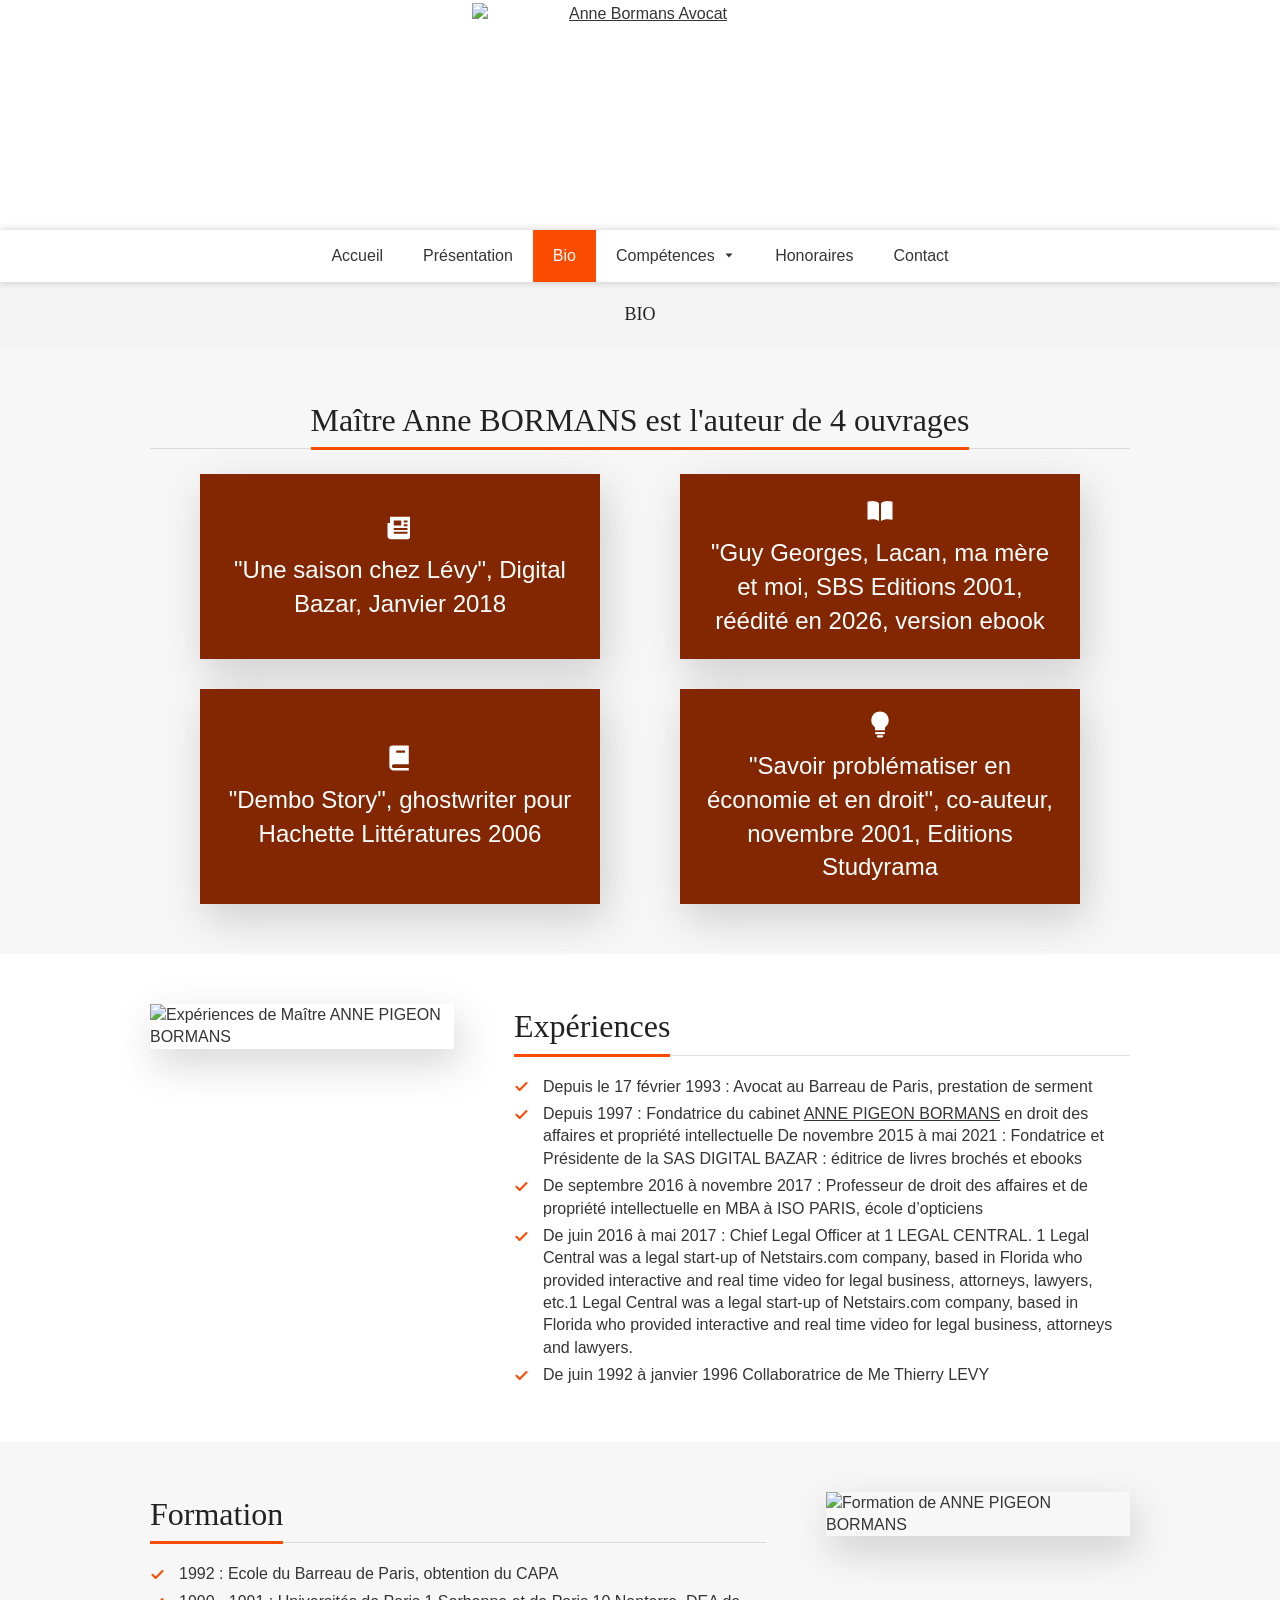
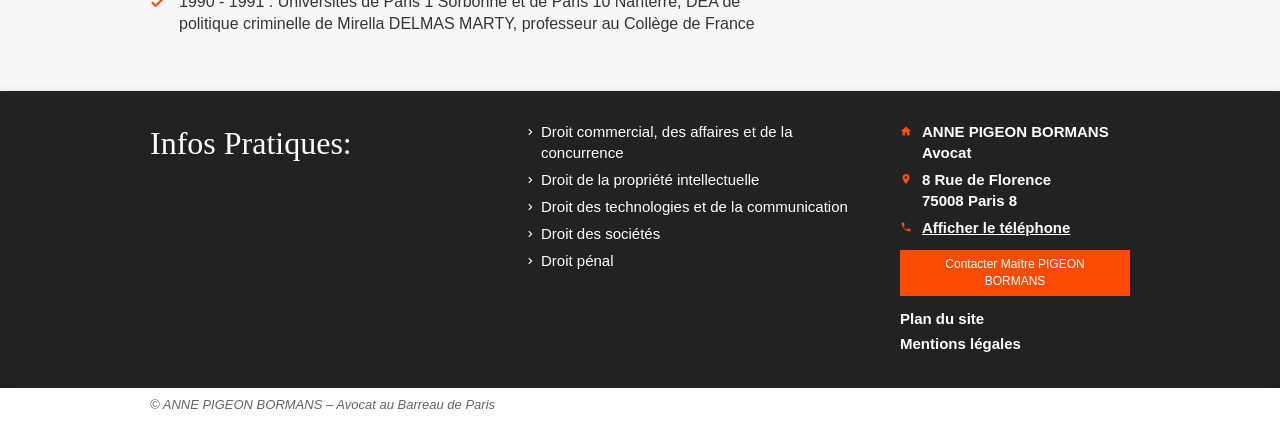
==== bio.html @ 4cc4a8d3 "Site Anne PIGEON BORMANS – version initiale Co-Authored-By: Claude Opus 5.5 <noreply@anthropic.com> " ====
<!DOCTYPE html>
<html lang="fr">
<head>
  <meta charset="utf-8">
  <meta name="viewport" content="width=device-width, initial-scale=1">
  <title>Anne Bormans avocat et auteur découvrez ses ouvrages et son parcours</title>
  <meta name="description" content="Découvrez Maître Anne Bormans, avocate experte en droit des affaires et propriété intellectuelle, auteure de 4 ouvrages et fondatrice de son cabinet.">
  <link rel="canonical" href="https://www.annebormansavocat.fr/bio">
  <link rel="stylesheet" href="assets/css/style.css">
</head>
<body>

  <!-- ===================== EN-TÊTE ===================== -->
  <header class="site-header">
    <a class="logo" href="index.html"><img src="assets/img/logo.png" alt="Anne Bormans Avocat" width="336" height="224"></a>
  </header>

  <!-- Barre mobile : téléphone, plan, menu -->
  <div class="mobile-bar">
    <a href="tel:0698020542" aria-label="Appeler"><span class="i i-phone" aria-hidden="true"></span></a>
    <a href="https://maps.google.com/maps?q=8%20Rue%20de%20Florence,%20Paris%208,%2075008" target="_blank" rel="noopener" aria-label="Plan d'accès"><span class="i i-marker" aria-hidden="true"></span></a>
    <button type="button" data-open-menu aria-label="Menu"><span class="i i-bars" aria-hidden="true"></span></button>
  </div>
  <nav class="mobile-menu" aria-label="Menu mobile">
    <button class="close" type="button" data-close-menu aria-label="Fermer"><span class="i i-close" aria-hidden="true"></span></button>
      <ul>
        <li><a href="index.html">Accueil</a></li>
        <li><a href="maitre-pigeon-bormans-avocat-paris-8.html">Présentation</a></li>
        <li class="active"><a href="bio.html">Bio</a></li>
        <li>
          <button class="folder" type="button">Compétences <span class="i i-caret" aria-hidden="true"></span></button>
          <ul class="submenu">
            <li><a href="droit-commercial-des-affaires-et-de-la-concurrence-avocat-paris-8-75008.html">Droit commercial, des affaires et de la concurrence</a></li>
            <li><a href="droit-de-la-propriete-intellectuelle-avocat-paris-8-75008.html">Droit de la propriété intellectuelle</a></li>
            <li><a href="droit-des-nouvelles-technologies-de-l-informatique-et-de-la-communication-avocat-paris-8-75008.html">Droit des nouvelles technologies, de l’informatique et de la communication</a></li>
            <li><a href="droit-des-societes-avocat-paris-8-75008.html">Droit des sociétés</a></li>
            <li><a href="droit-penal-avocat-paris-8-75008.html">Droit pénal</a></li>
          </ul>
        </li>
        <li><a href="honoraires.html">Honoraires</a></li>
        <li><a href="contact-anne-pigeon-bormans-avocat-paris-8.html">Contact</a></li>
      </ul>
  </nav>

  <!-- Menu principal -->
  <nav class="main-nav" aria-label="Menu principal">
      <ul>
        <li><a href="index.html">Accueil</a></li>
        <li><a href="maitre-pigeon-bormans-avocat-paris-8.html">Présentation</a></li>
        <li class="active"><a href="bio.html">Bio</a></li>
        <li>
          <button class="folder" type="button">Compétences <span class="i i-caret" aria-hidden="true"></span></button>
          <ul class="submenu">
            <li><a href="droit-commercial-des-affaires-et-de-la-concurrence-avocat-paris-8-75008.html">Droit commercial, des affaires et de la concurrence</a></li>
            <li><a href="droit-de-la-propriete-intellectuelle-avocat-paris-8-75008.html">Droit de la propriété intellectuelle</a></li>
            <li><a href="droit-des-nouvelles-technologies-de-l-informatique-et-de-la-communication-avocat-paris-8-75008.html">Droit des nouvelles technologies, de l’informatique et de la communication</a></li>
            <li><a href="droit-des-societes-avocat-paris-8-75008.html">Droit des sociétés</a></li>
            <li><a href="droit-penal-avocat-paris-8-75008.html">Droit pénal</a></li>
          </ul>
        </li>
        <li><a href="honoraires.html">Honoraires</a></li>
        <li><a href="contact-anne-pigeon-bormans-avocat-paris-8.html">Contact</a></li>
      </ul>
  </nav>

  <!-- Titre de la page -->
  <div class="h1-band"><h1>BIO</h1></div>

  <main>
    <!-- Ouvrages -->
    <section class="section bg-gris">
      <div class="container">
        <div class="title center"><h2><span>Maître Anne BORMANS est l'auteur de 4 ouvrages</span></h2></div>
        <div class="grid-2">
          <div class="box brique">
            <span class="i i-newspaper" aria-hidden="true"></span>
            <h3>"Une saison chez Lévy", Digital Bazar, Janvier 2018</h3>
          </div>
          <div class="box brique">
            <span class="i i-bookopen" aria-hidden="true"></span>
            <h3>"Guy Georges, Lacan, ma mère et moi, SBS Editions 2001, réédité en 2026, version ebook</h3>
          </div>
          <div class="box brique">
            <span class="i i-book" aria-hidden="true"></span>
            <h3>"Dembo Story", ghostwriter pour Hachette Littératures 2006</h3>
          </div>
          <div class="box brique">
            <span class="i i-bulb" aria-hidden="true"></span>
            <h3>"Savoir problématiser en économie et en droit", co-auteur, novembre 2001, Editions Studyrama</h3>
          </div>
        </div>
      </div>
    </section>
    <!-- Expériences -->
    <section class="section">
      <div class="container">
        <div class="media">
          <div class="media-img"><img src="assets/img/bio-experiences.jpg" alt="Expériences de Maître ANNE PIGEON BORMANS" loading="lazy"></div>
          <div class="media-text">
            <div class="title left"><h2><span>Expériences</span></h2></div>
            <ul class="checks">
            <li><span class="i i-check" aria-hidden="true"></span>Depuis le 17 février 1993 : Avocat au Barreau de Paris, prestation de serment</li>
            <li><span class="i i-check" aria-hidden="true"></span>Depuis 1997 : Fondatrice du cabinet <a href="index.html">ANNE PIGEON BORMANS</a> en droit des affaires et propriété intellectuelle De novembre 2015 à mai 2021 : Fondatrice et Présidente de la SAS DIGITAL BAZAR : éditrice de livres brochés et ebooks</li>
            <li><span class="i i-check" aria-hidden="true"></span>De septembre 2016 à novembre 2017 : Professeur de droit des affaires et de propriété intellectuelle en MBA à ISO PARIS, école d’opticiens</li>
            <li><span class="i i-check" aria-hidden="true"></span>De juin 2016 à mai 2017 : Chief Legal Officer at 1 LEGAL CENTRAL. 1 Legal Central was a legal start-up of Netstairs.com company, based in Florida who provided interactive and real time video for legal business, attorneys, lawyers, etc.1 Legal Central was a legal start-up of Netstairs.com company, based in Florida who provided interactive and real time video for legal business, attorneys and lawyers.</li>
            <li><span class="i i-check" aria-hidden="true"></span>De juin 1992 à janvier 1996 Collaboratrice de Me Thierry LEVY</li>
          </ul>
          </div>
        </div>
      </div>
    </section>
    <!-- Formation -->
    <section class="section bg-gris">
      <div class="container">
        <div class="media reverse">
          <div class="media-img"><img src="assets/img/bio-formation.jpg" alt="Formation de ANNE PIGEON BORMANS" loading="lazy"></div>
          <div class="media-text">
            <div class="title left"><h2><span>Formation</span></h2></div>
            <ul class="checks">
            <li><span class="i i-check" aria-hidden="true"></span>1992 : Ecole du Barreau de Paris, obtention du CAPA</li>
            <li><span class="i i-check" aria-hidden="true"></span>1990 - 1991 : Universités de Paris 1 Sorbonne et de Paris 10 Nanterre, DEA de politique criminelle de Mirella DELMAS MARTY, professeur au Collège de France</li>
          </ul>
          </div>
        </div>
      </div>
    </section>
  </main>

  <!-- ===================== PIED DE PAGE ===================== -->
  <footer class="site-footer">
    <div class="container footer-grid">
      <div><h2>Infos Pratiques:</h2></div>
      <div>
        <ul class="footer-links">
          <li><span class="i i-chevron" aria-hidden="true"></span><a href="droit-commercial-des-affaires-et-de-la-concurrence-avocat-paris-8-75008.html">Droit commercial, des affaires et de la concurrence</a></li>
          <li><span class="i i-chevron" aria-hidden="true"></span><a href="droit-de-la-propriete-intellectuelle-avocat-paris-8-75008.html">Droit de la propriété intellectuelle</a></li>
          <li><span class="i i-chevron" aria-hidden="true"></span><a href="droit-des-nouvelles-technologies-de-l-informatique-et-de-la-communication-avocat-paris-8-75008.html">Droit des technologies et de la communication</a></li>
          <li><span class="i i-chevron" aria-hidden="true"></span><a href="droit-des-societes-avocat-paris-8-75008.html">Droit des sociétés</a></li>
          <li><span class="i i-chevron" aria-hidden="true"></span><a href="droit-penal-avocat-paris-8-75008.html">Droit pénal</a></li>
        </ul>
      </div>
      <div>
        <div class="line"><span class="i i-home" aria-hidden="true"></span><span>ANNE PIGEON BORMANS Avocat</span></div>
        <div class="line"><span class="i i-marker" aria-hidden="true"></span><span>8 Rue de Florence<br>75008 Paris 8</span></div>
        <div class="line"><span class="i i-phone" aria-hidden="true"></span><a class="reveal-phone" href="tel:0698020542" data-phone="06 98 02 05 42">Afficher le téléphone</a></div>
        <a class="btn" href="contact-anne-pigeon-bormans-avocat-paris-8.html">Contacter Maître PIGEON BORMANS</a>
        <ul class="footer-legal">
          <li><a href="plan-du-site.html">Plan du site</a></li>
          <li><a href="mentions-legales.html">Mentions légales</a></li>
        </ul>
      </div>
    </div>
  </footer>
  <div class="subfooter"><div class="container">© ANNE PIGEON BORMANS – Avocat au Barreau de Paris</div></div>

  <button id="backtotop" type="button" aria-label="Retour en haut"><span class="i i-arrowup" aria-hidden="true"></span></button>
  <script src="assets/js/main.js"></script>
</body>
</html>
---- assets/css/style.css ----
/* =========================================================
   Site Anne PIGEON BORMANS – Avocat
   Feuille de style unique pour toutes les pages.
   Couleurs et polices : modifier les variables ci-dessous.
   ========================================================= */
:root{
  --orange:#fc4c04;      /* couleur principale (boutons, soulignés, icônes) */
  --orange-hover:#d93f00;
  --noir:#222222;        /* fond des sections sombres + pied de page */
  --brique:#832702;      /* fond des sections rouge brique */
  --gris-clair:#f7f7f7;  /* fond des sections gris clair */
  --texte:#353535;
  --titre:#222222;
  --ligne:rgba(200,200,200,.6);
  --ombre:5px 15px 40px 0 rgba(47,47,47,.2);
  --serif:Georgia,"Times New Roman",serif;
  --sans:"Lucida Sans","Lucida Sans Unicode","Lucida Grande","Segoe UI",Tahoma,sans-serif;
  --largeur:980px;
}
*,*::before,*::after{box-sizing:border-box}
html{scroll-behavior:smooth}
body{margin:0;font-family:var(--sans);font-size:16px;line-height:1.4;color:var(--texte);background:#fff;-webkit-font-smoothing:antialiased}
img{max-width:100%;height:auto;display:block}
a{color:inherit}
p{margin:0 0 8px}
p:last-child{margin-bottom:0}
h1,h2,h3{font-weight:normal;color:var(--titre);margin:0}
h3{font-family:var(--sans);font-size:24px;line-height:1.4}
ul{margin:0;padding:0;list-style:none}
.container{max-width:calc(var(--largeur) + 20px);margin:0 auto;padding:0 10px}
.center{text-align:center}

/* ---------- Icônes (SVG en masque, prennent la couleur du texte) ---------- */
.i{display:inline-block;width:1em;height:1em;flex:none;background:currentColor;
   -webkit-mask:var(--m) center/contain no-repeat;mask:var(--m) center/contain no-repeat;vertical-align:-.13em}

/* ---------- En-tête : logo ---------- */
.site-header{background:#fff;text-align:center;padding:3px 0}
.site-header .logo{display:inline-block}
.site-header .logo img{width:336px;height:auto;margin:0 auto}

/* ---------- Menu principal ---------- */
.main-nav{position:sticky;top:0;z-index:50;background:#fff;box-shadow:0 0 8px 0 rgba(0,0,0,.2)}
.main-nav>ul{display:flex;justify-content:center;flex-wrap:wrap}
.main-nav li{position:relative}
.main-nav a,.main-nav .folder{display:block;padding:15px 20px;text-decoration:none;color:var(--texte);font-size:16px;cursor:pointer;background:none;border:0;font-family:inherit;line-height:1.4}
.main-nav>ul>li>a:hover,.main-nav>ul>li>.folder:hover,.main-nav>ul>li.active>a,.main-nav>ul>li.active>.folder{background:var(--orange);color:#fff}
.main-nav .folder .i{font-size:12px;margin-left:4px;vertical-align:0}
.main-nav .submenu{display:none;position:absolute;left:0;top:100%;min-width:320px;background:#fff;box-shadow:0 6px 12px rgba(0,0,0,.18);text-align:left;padding:6px 0}
.main-nav li:hover>.submenu,.main-nav li:focus-within>.submenu{display:block}
.main-nav .submenu a{padding:8px 15px;font-size:15px}
.main-nav .submenu a:hover,.main-nav .submenu li.active a{color:var(--orange)}

/* ---------- En-tête mobile (affiché sous 992px) ---------- */
.mobile-bar,.mobile-menu{display:none}

/* ---------- Bandeau photo (accueil) ---------- */
.hero{height:617px;background:#999 url("../img/hero-colonnes.jpg") center/cover no-repeat;display:flex;align-items:center}
.hero .container{width:100%;display:flex;justify-content:flex-end}
.hero-box{background:#fff;width:426px;padding:15px 25px 20px;margin:10px 0;text-align:right}
.hero-box .title{margin-bottom:12px}
.hero-box li{font-size:18px;margin-bottom:5px}
.hero-box li .i{color:var(--orange);font-size:15px;margin-right:10px}

/* ---------- Bandeau du titre H1 ---------- */
.h1-band{background:rgba(200,200,200,.2);padding:20px 10px}
.h1-band h1{font-family:var(--serif);font-size:18px;line-height:1.4;text-align:center}

/* ---------- Sections ---------- */
.section{padding:50px 10px}
.bg-gris{background:var(--gris-clair)}
.bg-noir{background:var(--noir);color:#fff}
.bg-brique{background:var(--brique);color:#fff}
.bg-noir h2,.bg-noir h3,.bg-brique h2,.bg-brique h3{color:#fff}
.bg-noir .card h2,.bg-noir .card h3,.bg-brique .card h2,.bg-brique .card h3{color:var(--titre)}

/* Titre de section : souligné orange + fine ligne grise */
.title{border-bottom:1px solid var(--ligne);margin-bottom:25px}
.title h2{font-family:var(--serif);font-size:32px;line-height:1.4;margin:0}
.title h2 span{display:inline-block;border-bottom:3px solid var(--orange);padding-bottom:5px;margin-bottom:-2px}
.title.center{text-align:center}
.title.right{text-align:right}

/* Boutons */
.btn{display:inline-block;background:var(--orange);color:#fff;text-decoration:none;font-size:14px;line-height:20px;padding:8px 20px;border:0;cursor:pointer;font-family:inherit;transition:background .2s}
.btn:hover{background:var(--orange-hover)}
.btn-block{display:block;width:100%;text-align:center}
.actions{margin-top:20px}

/* Cartes blanches avec ombre */
.card{background:#fff;color:var(--texte);box-shadow:var(--ombre);padding:30px}
.card-center{max-width:800px;margin:0 auto}
.lead{font-style:italic;font-weight:bold;text-align:center}

/* Grille de 2 cartes (Services, IA, ouvrages) */
.grid-2{display:grid;grid-template-columns:1fr 1fr;gap:30px 80px;max-width:880px;margin:0 auto}
.box{background:#fff;color:var(--texte);box-shadow:var(--ombre);padding:20px 25px;text-align:center;display:flex;flex-direction:column;align-items:center;justify-content:center;gap:10px;min-height:207px}
.box .i{font-size:30px;color:var(--orange)}
.box h3{color:var(--titre)}
.box.brique{background:var(--brique);min-height:185px}
.box.brique .i,.box.brique h3{color:#fff}
.intro-ia{text-align:center;font-weight:bold;margin-bottom:30px}
.outro-ia{text-align:center;font-weight:bold;margin-top:30px}

/* Bloc image + texte */
.media{display:grid;grid-template-columns:304px 1fr;gap:60px;align-items:start}
.media.reverse{grid-template-columns:1fr 304px}
.media.reverse .media-img{order:2}
.media-img img{box-shadow:var(--ombre);width:100%}
.media-text .title{margin-bottom:20px}
.faq-q{font-style:italic}

/* Listes avec coches */
.checks li{position:relative;padding-left:29px;margin-bottom:5px}
.checks li .i{position:absolute;left:0;top:.25em;color:var(--orange);font-size:15px}
.bg-brique .media-text .checks li .i,.bg-noir .media-text .checks li .i{color:#fff}
.checks.centered li{padding-left:0;text-align:center}
.checks.centered li .i{position:static;margin-right:8px}

/* Onglets (page Présentation) */
.tabs-nav{display:grid;grid-template-columns:repeat(3,1fr)}
.tabs-nav button{background:var(--noir);color:#fff;border:0;padding:18px 22px;font-family:inherit;font-size:18px;line-height:1.4;cursor:pointer;text-align:center}
.tabs-nav button.active,.tabs-nav button:hover{background:var(--orange)}
.tab-panel{display:none;background:var(--gris-clair);padding:30px 40px}
.tab-panel.active{display:grid;grid-template-columns:1fr 1fr;gap:40px;align-items:center}
.tab-panel h3{margin-bottom:15px}
.tab-panel img{box-shadow:var(--ombre)}

/* Informations pratiques */
.infos{display:grid;grid-template-columns:1fr 1fr;gap:40px;max-width:940px;margin:0 auto}
.infos h3{display:flex;align-items:center;gap:15px;margin-bottom:12px}
.infos h3 .round{width:36px;height:36px;border-radius:50%;background:#c8c8c8;color:#fff;display:inline-flex;align-items:center;justify-content:center;font-size:20px}
.infos .col{padding-left:0}
.infos .lines{padding-left:51px}
.infos .line{display:flex;gap:10px;margin-bottom:6px}
.infos .line .i{color:var(--orange);font-size:14px;margin-top:4px}
.infos .checks{margin-top:14px}
.infos .bullets li{margin-bottom:21px;padding-left:16px;position:relative}
.infos .bullets li::before{content:"•";position:absolute;left:0}
.reveal-phone{text-decoration:underline;cursor:pointer}

/* Formulaire de contact */
.contact-form{margin-top:25px}
.form-grid{display:grid;grid-template-columns:1fr 1fr;gap:15px 30px}
.form-grid .full{grid-column:1/-1}
.contact-form label{display:block;font-size:14px;margin-bottom:6px}
.contact-form input,.contact-form textarea{width:100%;border:1px solid #ccc;padding:8px 10px;font:inherit;font-size:15px;color:var(--texte);background:#fff}
.contact-form textarea{min-height:100px;resize:vertical}
.contact-form input:focus,.contact-form textarea:focus{outline:2px solid var(--orange);outline-offset:-1px}
.contact-form .hp{display:none}
.form-status{margin-top:15px;text-align:center;font-weight:bold}

/* Pages de texte (mentions légales, plan du site) */
.prose h2{font-family:var(--serif);font-size:24px;margin:25px 0 10px}
.prose h3{font-size:18px;margin:15px 0 6px}
.prose ul{list-style:disc;padding-left:22px;margin-bottom:8px}
.prose ul li{margin-bottom:4px}
.sitemap a{color:var(--texte)}
.sitemap a:hover{color:var(--orange)}
.sitemap ul{list-style:none;padding-left:20px}
.sitemap>ul{padding-left:0}
.sitemap li{margin:6px 0}

/* ---------- Pied de page ---------- */
.site-footer{background:var(--noir);color:#fff;font-size:15px;padding:30px 10px;box-shadow:0 0 8px 0 rgba(0,0,0,.1)}
.footer-grid{display:grid;grid-template-columns:1fr 1fr 230px;gap:40px}
.site-footer h2{font-family:var(--serif);font-size:32px;color:#fff;line-height:1.4}
.footer-links li{display:flex;gap:6px;margin-bottom:6px}
.footer-links .i{font-size:10px;margin-top:6px}
.site-footer a{color:#fff;text-decoration:none}
.site-footer a:hover{text-decoration:underline}
.footer-links a.current{text-decoration:underline}
.site-footer .line{display:flex;gap:10px;margin-bottom:6px;font-weight:bold}
.site-footer .line .i{color:var(--orange);font-size:12px;margin-top:4px}
.site-footer .reveal-phone{text-decoration:underline}
.site-footer .btn{font-size:12px;padding:6px 15px;line-height:17px;margin:12px 0;text-align:center;display:block}
.footer-legal li{margin-bottom:4px;font-weight:bold}
.subfooter{background:#fff;padding:8px 10px;font-size:13px;font-style:italic;color:#646464;box-shadow:0 3px 8px 0 rgba(0,0,0,.1)}

/* Bouton retour en haut */
#backtotop{position:fixed;right:10px;bottom:20px;width:40px;height:40px;border:0;background:#444;color:#fff;font-size:17px;cursor:pointer;display:none;align-items:center;justify-content:center;z-index:60}
#backtotop.show{display:flex}

/* =========================================================
   Tablette & mobile
   ========================================================= */
@media (max-width:991px){
  .site-header .logo img{width:240px}
  .main-nav{display:none}
  .mobile-bar{display:flex;position:sticky;top:0;z-index:50;background:#e8e8e8;border-top:1px solid #ddd}
  .mobile-bar a,.mobile-bar button{flex:1;display:flex;align-items:center;justify-content:center;height:48px;color:#222;background:none;border:0;font-size:20px;cursor:pointer;text-decoration:none}
  .mobile-menu.open{display:block;position:fixed;inset:0;z-index:70;background:#fff;overflow:auto;padding:10px 0 40px}
  .mobile-menu .close{display:block;margin:0 10px 10px auto;background:none;border:0;font-size:26px;cursor:pointer;color:#222}
  .mobile-menu a,.mobile-menu .folder{display:flex;justify-content:space-between;width:100%;padding:13px 20px;border:0;border-bottom:1px solid #eee;background:none;text-align:left;font:inherit;color:var(--texte);text-decoration:none;cursor:pointer}
  .mobile-menu li.active>a{background:var(--orange);color:#fff}
  .mobile-menu .submenu{display:none;background:#f7f7f7}
  .mobile-menu .submenu a{padding-left:35px;font-size:15px}
  .mobile-menu li.open>.submenu{display:block}
  .hero{height:auto;padding:12px 0}
  .hero-box{width:100%}
  .section{padding:35px 10px}
  .media,.media.reverse{grid-template-columns:1fr;gap:25px}
  .media.reverse .media-img{order:0}
  .media-img{max-width:420px;margin:0 auto}
  .grid-2{grid-template-columns:1fr;gap:20px}
  .tabs-nav{grid-template-columns:1fr}
  .tab-panel.active{grid-template-columns:1fr;padding:25px}
  .infos{grid-template-columns:1fr}
  .footer-grid{grid-template-columns:1fr;gap:25px}
}
@media (max-width:600px){
  .title h2{font-size:26px}
  .site-footer h2{font-size:26px}
  h3{font-size:20px}
  .card{padding:20px}
  .form-grid{grid-template-columns:1fr}
  .infos .lines{padding-left:0}
}

/* ---------- Icônes (générées) ---------- */
.i-check{--m:url("data:image/svg+xml,%3Csvg xmlns='http://www.w3.org/2000/svg' viewBox='0 0 24 24'%3E%3Cpath d='M4 12.5l5 5L20 6.5' fill='none' stroke='%23000' stroke-width='3.4' stroke-linecap='round' stroke-linejoin='round'/%3E%3C/svg%3E")}
.i-briefcase{--m:url("data:image/svg+xml,%3Csvg xmlns='http://www.w3.org/2000/svg' viewBox='0 0 24 24'%3E%3Cpath fill-rule='evenodd' d='M9 3h6a2 2 0 0 1 2 2v2h3a2 2 0 0 1 2 2v4H2V9a2 2 0 0 1 2-2h3V5a2 2 0 0 1 2-2zm0 2v2h6V5zM2 14.5h8.5V16h3v-1.5H22V19a2 2 0 0 1-2 2H4a2 2 0 0 1-2-2z'/%3E%3C/svg%3E")}
.i-copyright{--m:url("data:image/svg+xml,%3Csvg xmlns='http://www.w3.org/2000/svg' viewBox='0 0 24 24'%3E%3Cpath fill-rule='evenodd' d='M12 2a10 10 0 1 1 0 20 10 10 0 0 1 0-20zm3.1 6.6a4.6 4.6 0 1 0 0 6.8l-1.6-1.6a2.4 2.4 0 1 1 0-3.6z'/%3E%3C/svg%3E")}
.i-gavel{--m:url("data:image/svg+xml,%3Csvg xmlns='http://www.w3.org/2000/svg' viewBox='0 0 24 24'%3E%3Cg transform='rotate%28-45 12 12%29'%3E%3Crect x='6' y='2' width='12' height='6' rx='1.2'/%3E%3Crect x='10.6' y='8' width='2.8' height='13' rx='1.2'/%3E%3C/g%3E%3Crect x='13' y='19' width='9' height='2.6' rx='1'/%3E%3C/svg%3E")}
.i-building{--m:url("data:image/svg+xml,%3Csvg xmlns='http://www.w3.org/2000/svg' viewBox='0 0 24 24'%3E%3Cpath fill-rule='evenodd' d='M5 2h14v20h-5v-4h-4v4H5zm3 3v2h2V5zm6 0v2h2V5zM8 9v2h2V9zm6 0v2h2V9zm-6 4v2h2v-2zm6 0v2h2v-2z'/%3E%3C/svg%3E")}
.i-search{--m:url("data:image/svg+xml,%3Csvg xmlns='http://www.w3.org/2000/svg' viewBox='0 0 24 24'%3E%3Ccircle cx='10.5' cy='10.5' r='6.3' fill='none' stroke='%23000' stroke-width='3'/%3E%3Cpath d='M15.3 15.3L21 21' stroke='%23000' stroke-width='3.4' stroke-linecap='round'/%3E%3C/svg%3E")}
.i-document{--m:url("data:image/svg+xml,%3Csvg xmlns='http://www.w3.org/2000/svg' viewBox='0 0 24 24'%3E%3Cpath fill-rule='evenodd' d='M5 2h9l5 5v15H5zm9 1.5V8h4.5zM8 12v1.8h8V12zm0 4v1.8h8V16z'/%3E%3C/svg%3E")}
.i-newspaper{--m:url("data:image/svg+xml,%3Csvg xmlns='http://www.w3.org/2000/svg' viewBox='0 0 24 24'%3E%3Cpath fill-rule='evenodd' d='M4 3h16v16a2 2 0 0 1-2 2H5a3 3 0 0 1-3-3V8h2zm3 3v4h6V6zm8 0v1.6h3V6zm0 3v1.6h3V9zM7 12v1.6h11V12zm0 3v1.6h11V15z'/%3E%3C/svg%3E")}
.i-bookopen{--m:url("data:image/svg+xml,%3Csvg xmlns='http://www.w3.org/2000/svg' viewBox='0 0 24 24'%3E%3Cpath d='M2 4.5c3.5-1 7-.8 9.2 1.2V20c-2.4-1.6-5.6-1.8-9.2-1zM22 4.5c-3.5-1-7-.8-9.2 1.2V20c2.4-1.6 5.6-1.8 9.2-1z'/%3E%3C/svg%3E")}
.i-book{--m:url("data:image/svg+xml,%3Csvg xmlns='http://www.w3.org/2000/svg' viewBox='0 0 24 24'%3E%3Cpath fill-rule='evenodd' d='M6 2h13v15H7a1.5 1.5 0 0 0 0 3h12v2H7a3.5 3.5 0 0 1-3.5-3.5V4.5A2.5 2.5 0 0 1 6 2zm3 4v1.8h7V6z'/%3E%3C/svg%3E")}
.i-bulb{--m:url("data:image/svg+xml,%3Csvg xmlns='http://www.w3.org/2000/svg' viewBox='0 0 24 24'%3E%3Cpath d='M12 2a7 7 0 0 0-4 12.7V17h8v-2.3A7 7 0 0 0 12 2z'/%3E%3Crect x='8' y='18.3' width='8' height='1.9' rx='.9'/%3E%3Crect x='9.5' y='21' width='5' height='1.8' rx='.9'/%3E%3C/svg%3E")}
.i-marker{--m:url("data:image/svg+xml,%3Csvg xmlns='http://www.w3.org/2000/svg' viewBox='0 0 24 24'%3E%3Cpath fill-rule='evenodd' d='M12 2a7 7 0 0 0-7 7c0 5.2 7 13 7 13s7-7.8 7-13a7 7 0 0 0-7-7zm0 9.6A2.6 2.6 0 1 1 12 6.4a2.6 2.6 0 0 1 0 5.2z'/%3E%3C/svg%3E")}
.i-info{--m:url("data:image/svg+xml,%3Csvg xmlns='http://www.w3.org/2000/svg' viewBox='0 0 24 24'%3E%3Cpath fill-rule='evenodd' d='M12 2a10 10 0 1 1 0 20 10 10 0 0 1 0-20zm-1.4 8.2v8h2.8v-8zM12 5.2a1.7 1.7 0 1 0 0 3.4 1.7 1.7 0 0 0 0-3.4z'/%3E%3C/svg%3E")}
.i-home{--m:url("data:image/svg+xml,%3Csvg xmlns='http://www.w3.org/2000/svg' viewBox='0 0 24 24'%3E%3Cpath d='M12 3l10 9h-3v9h-5v-6h-4v6H5v-9H2z'/%3E%3C/svg%3E")}
.i-phone{--m:url("data:image/svg+xml,%3Csvg xmlns='http://www.w3.org/2000/svg' viewBox='0 0 24 24'%3E%3Cpath d='M6.6 10.8a15.1 15.1 0 0 0 6.6 6.6l2.2-2.2a1 1 0 0 1 1-.25 11.4 11.4 0 0 0 3.6.57 1 1 0 0 1 1 1V20a1 1 0 0 1-1 1A17 17 0 0 1 3 4a1 1 0 0 1 1-1h3.5a1 1 0 0 1 1 1c0 1.25.2 2.45.57 3.57a1 1 0 0 1-.25 1z'/%3E%3C/svg%3E")}
.i-chevron{--m:url("data:image/svg+xml,%3Csvg xmlns='http://www.w3.org/2000/svg' viewBox='0 0 24 24'%3E%3Cpath d='M9 5l7 7-7 7' fill='none' stroke='%23000' stroke-width='2.6'/%3E%3C/svg%3E")}
.i-caret{--m:url("data:image/svg+xml,%3Csvg xmlns='http://www.w3.org/2000/svg' viewBox='0 0 24 24'%3E%3Cpath d='M5 9h14l-7 8z'/%3E%3C/svg%3E")}
.i-arrowup{--m:url("data:image/svg+xml,%3Csvg xmlns='http://www.w3.org/2000/svg' viewBox='0 0 24 24'%3E%3Cpath d='M12 4l-7.5 8.5H9V20h6v-7.5h4.5z'/%3E%3C/svg%3E")}
.i-bars{--m:url("data:image/svg+xml,%3Csvg xmlns='http://www.w3.org/2000/svg' viewBox='0 0 24 24'%3E%3Cpath d='M3 5.5h18v2.4H3zM3 10.8h18v2.4H3zM3 16.1h18v2.4H3z'/%3E%3C/svg%3E")}
.i-close{--m:url("data:image/svg+xml,%3Csvg xmlns='http://www.w3.org/2000/svg' viewBox='0 0 24 24'%3E%3Cpath d='M5 5l14 14M19 5L5 19' stroke='%23000' stroke-width='2.8' stroke-linecap='round'/%3E%3C/svg%3E")}
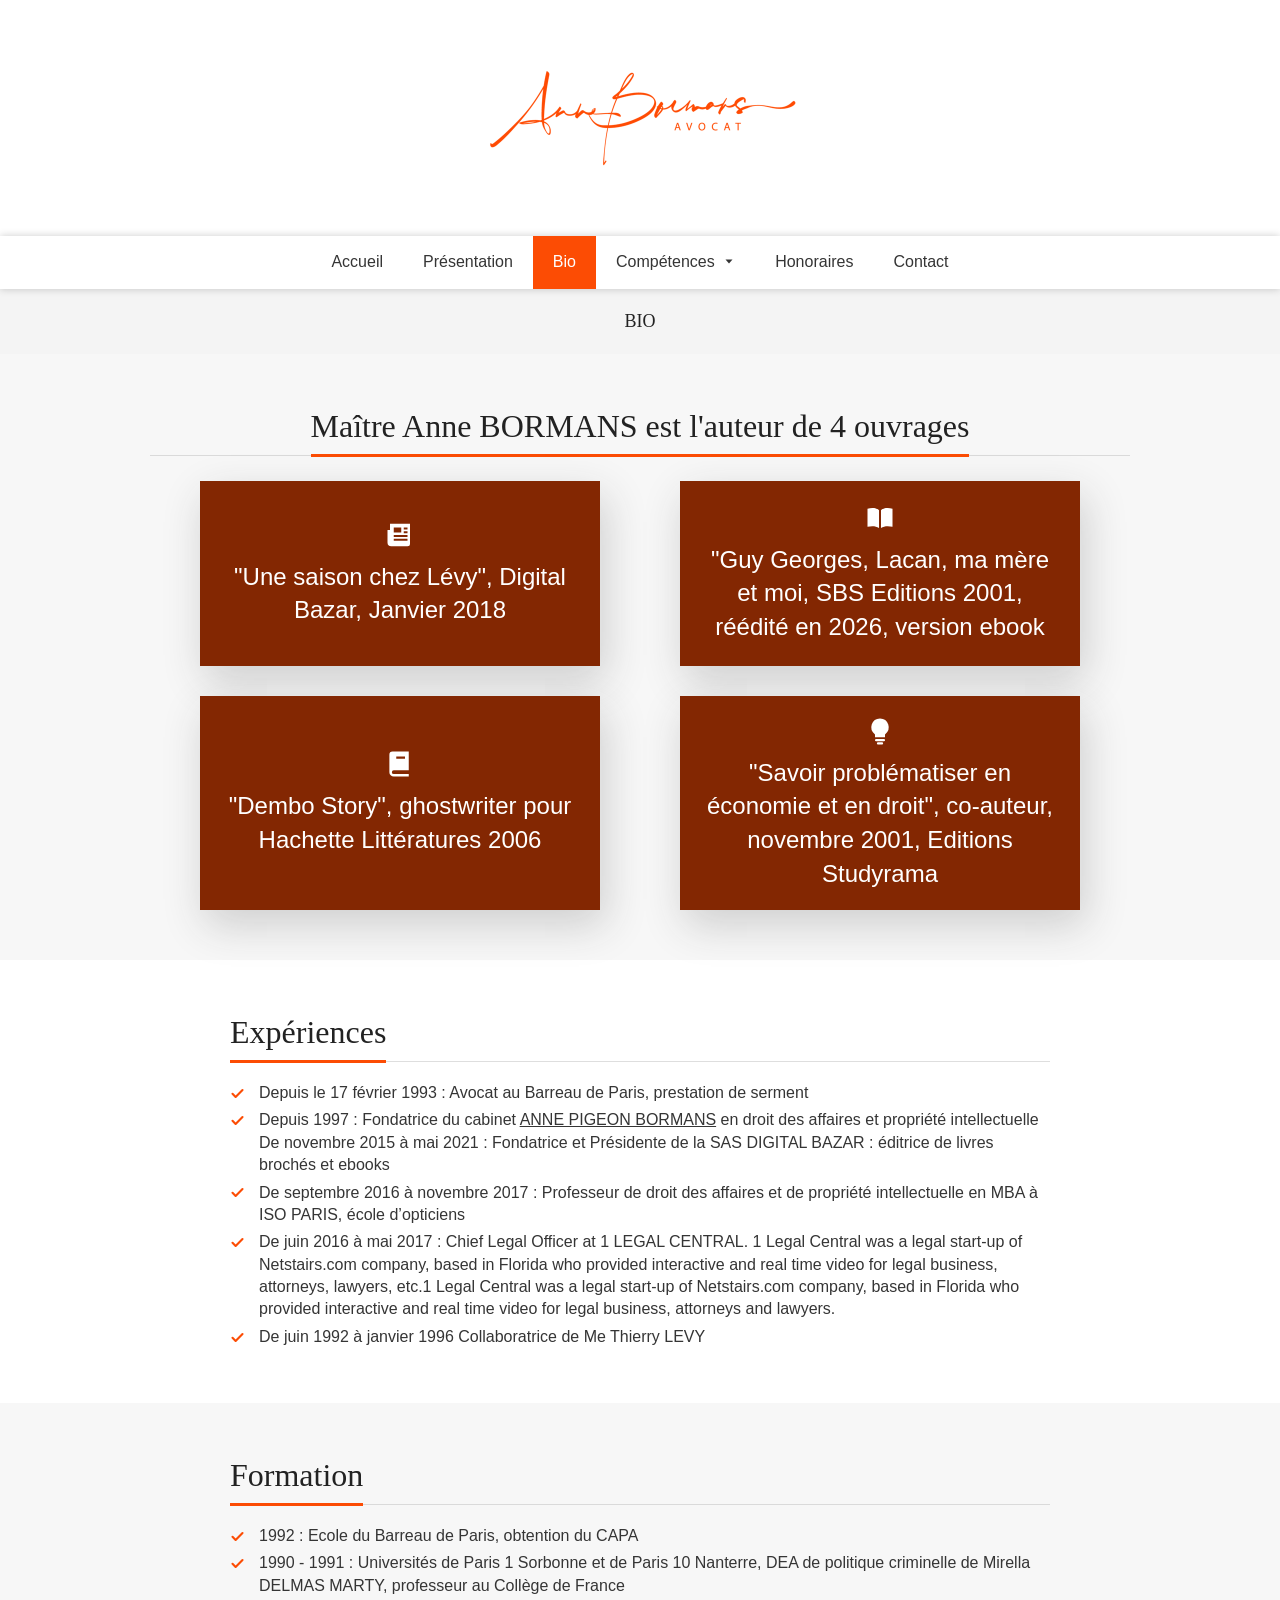
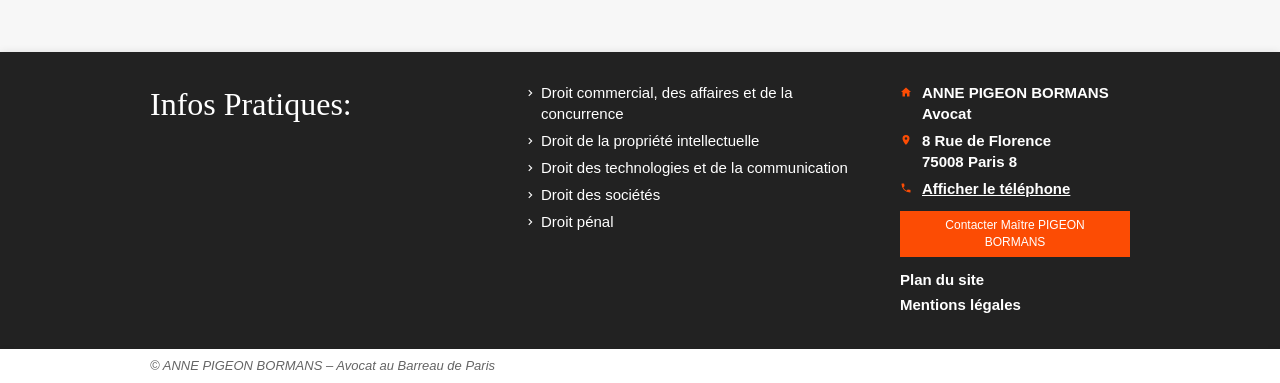
==== commit 795dfd6a: "Retrait des photos : seul le logo est conservé Co-Authored-By: Claude Opus 5.5 <noreply@anthropic.co" ====
--- a/bio.html
+++ b/bio.html
@@ -94,9 +94,7 @@
     <!-- Expériences -->
     <section class="section">
       <div class="container">
-        <div class="media">
-          <div class="media-img"><img src="assets/img/bio-experiences.jpg" alt="Expériences de Maître ANNE PIGEON BORMANS" loading="lazy"></div>
-          <div class="media-text">
+        <div class="text-block">
             <div class="title left"><h2><span>Expériences</span></h2></div>
             <ul class="checks">
             <li><span class="i i-check" aria-hidden="true"></span>Depuis le 17 février 1993 : Avocat au Barreau de Paris, prestation de serment</li>
@@ -105,22 +103,18 @@
             <li><span class="i i-check" aria-hidden="true"></span>De juin 2016 à mai 2017 : Chief Legal Officer at 1 LEGAL CENTRAL. 1 Legal Central was a legal start-up of Netstairs.com company, based in Florida who provided interactive and real time video for legal business, attorneys, lawyers, etc.1 Legal Central was a legal start-up of Netstairs.com company, based in Florida who provided interactive and real time video for legal business, attorneys and lawyers.</li>
             <li><span class="i i-check" aria-hidden="true"></span>De juin 1992 à janvier 1996 Collaboratrice de Me Thierry LEVY</li>
           </ul>
-          </div>
         </div>
       </div>
     </section>
     <!-- Formation -->
     <section class="section bg-gris">
       <div class="container">
-        <div class="media reverse">
-          <div class="media-img"><img src="assets/img/bio-formation.jpg" alt="Formation de ANNE PIGEON BORMANS" loading="lazy"></div>
-          <div class="media-text">
+        <div class="text-block">
             <div class="title left"><h2><span>Formation</span></h2></div>
             <ul class="checks">
             <li><span class="i i-check" aria-hidden="true"></span>1992 : Ecole du Barreau de Paris, obtention du CAPA</li>
             <li><span class="i i-check" aria-hidden="true"></span>1990 - 1991 : Universités de Paris 1 Sorbonne et de Paris 10 Nanterre, DEA de politique criminelle de Mirella DELMAS MARTY, professeur au Collège de France</li>
           </ul>
-          </div>
         </div>
       </div>
     </section>
--- a/assets/css/style.css
+++ b/assets/css/style.css
@@ -55,7 +55,7 @@
 .mobile-bar,.mobile-menu{display:none}
 
 /* ---------- Bandeau photo (accueil) ---------- */
-.hero{height:617px;background:#999 url("../img/hero-colonnes.jpg") center/cover no-repeat;display:flex;align-items:center}
+.hero{background:var(--noir);padding:80px 0;display:flex;align-items:center}
 .hero .container{width:100%;display:flex;justify-content:flex-end}
 .hero-box{background:#fff;width:426px;padding:15px 25px 20px;margin:10px 0;text-align:right}
 .hero-box .title{margin-bottom:12px}
@@ -108,6 +108,8 @@
 .media.reverse .media-img{order:2}
 .media-img img{box-shadow:var(--ombre);width:100%}
 .media-text .title{margin-bottom:20px}
+.text-block{max-width:820px;margin:0 auto}
+.text-block .title{margin-bottom:20px}
 .faq-q{font-style:italic}
 
 /* Listes avec coches */
@@ -122,7 +124,7 @@
 .tabs-nav button{background:var(--noir);color:#fff;border:0;padding:18px 22px;font-family:inherit;font-size:18px;line-height:1.4;cursor:pointer;text-align:center}
 .tabs-nav button.active,.tabs-nav button:hover{background:var(--orange)}
 .tab-panel{display:none;background:var(--gris-clair);padding:30px 40px}
-.tab-panel.active{display:grid;grid-template-columns:1fr 1fr;gap:40px;align-items:center}
+.tab-panel.active{display:block}
 .tab-panel h3{margin-bottom:15px}
 .tab-panel img{box-shadow:var(--ombre)}
 
@@ -196,7 +198,7 @@
   .mobile-menu .submenu{display:none;background:#f7f7f7}
   .mobile-menu .submenu a{padding-left:35px;font-size:15px}
   .mobile-menu li.open>.submenu{display:block}
-  .hero{height:auto;padding:12px 0}
+  .hero{padding:12px 0}
   .hero-box{width:100%}
   .section{padding:35px 10px}
   .media,.media.reverse{grid-template-columns:1fr;gap:25px}
@@ -204,7 +206,7 @@
   .media-img{max-width:420px;margin:0 auto}
   .grid-2{grid-template-columns:1fr;gap:20px}
   .tabs-nav{grid-template-columns:1fr}
-  .tab-panel.active{grid-template-columns:1fr;padding:25px}
+  .tab-panel.active{padding:25px}
   .infos{grid-template-columns:1fr}
   .footer-grid{grid-template-columns:1fr;gap:25px}
 }
